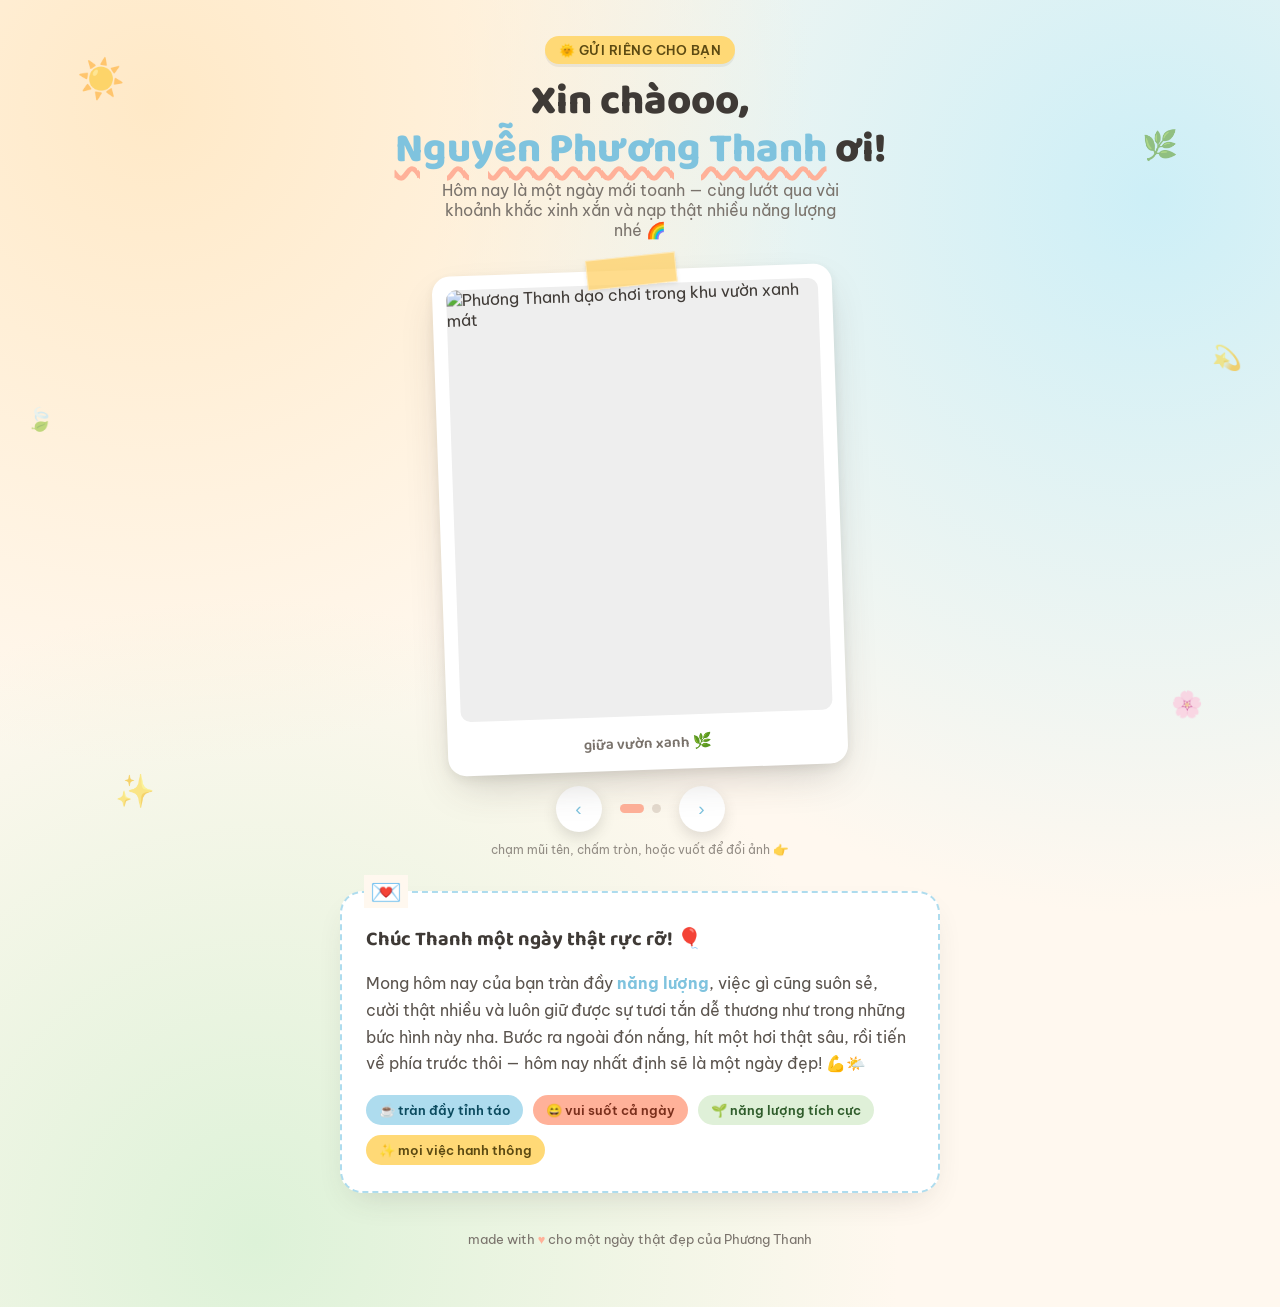
==== PT/index.html @ 9ccecc75 "Trang chúc mừng Phương Thanh" ====
<!DOCTYPE html>
<html lang="vi">
<head>
<meta charset="UTF-8">
<meta name="viewport" content="width=device-width, initial-scale=1.0, viewport-fit=cover">
<title>Chào ngày mới, Phương Thanh! 🌤️</title>
<link rel="preconnect" href="https://fonts.googleapis.com">
<link rel="preconnect" href="https://fonts.gstatic.com" crossorigin>
<link href="https://fonts.googleapis.com/css2?family=Baloo+2:wght@500;600;700;800&family=Be+Vietnam+Pro:wght@400;500;600;700&display=swap" rel="stylesheet">
<style>
  :root{
    --cream:#FFF8EF;
    --sky:#AEDCEE;
    --sky-deep:#7FC3DE;
    --leaf:#7FB77E;
    --peach:#FFB199;
    --sun:#FFD976;
    --ink:#3F3A36;
    --ink-soft:#7A736C;
    --card:#FFFFFF;
  }
  *{box-sizing:border-box;}
  html,body{margin:0;padding:0;}
  body{
    min-height:100vh;
    font-family:'Be Vietnam Pro', sans-serif;
    color:var(--ink);
    background:
      radial-gradient(circle at 12% 8%, #FFE9C7 0%, transparent 40%),
      radial-gradient(circle at 90% 15%, #CDEFF7 0%, transparent 45%),
      radial-gradient(circle at 20% 95%, #DDF2D8 0%, transparent 40%),
      var(--cream);
    overflow-x:hidden;
    position:relative;
  }

  /* floating doodles */
  .doodle{
    position:fixed;
    font-size:2rem;
    opacity:.55;
    pointer-events:none;
    animation:float 7s ease-in-out infinite;
    z-index:0;
    user-select:none;
  }
  .doodle.d1{top:6%; left:6%; animation-delay:0s; font-size:2.4rem;}
  .doodle.d2{top:14%; right:8%; animation-delay:1.2s; font-size:1.8rem;}
  .doodle.d3{bottom:10%; left:9%; animation-delay:2s; font-size:2rem;}
  .doodle.d4{bottom:20%; right:6%; animation-delay:.6s; font-size:1.6rem;}
  .doodle.d5{top:45%; left:2%; animation-delay:1.8s; font-size:1.4rem;}
  .doodle.d6{top:38%; right:3%; animation-delay:.9s; font-size:1.5rem;}
  @keyframes float{
    0%,100%{transform:translateY(0) rotate(0deg);}
    50%{transform:translateY(-16px) rotate(8deg);}
  }
  @media (max-width: 640px){
    .doodle{display:none;}
  }

  .wrap{
    position:relative;
    z-index:1;
    max-width:640px;
    margin:0 auto;
    padding:36px 20px 60px;
  }

  header{
    text-align:center;
    margin-bottom:26px;
  }
  .eyebrow{
    display:inline-flex;
    align-items:center;
    gap:8px;
    background:var(--sun);
    color:#5c4a12;
    font-weight:600;
    font-size:.8rem;
    padding:6px 14px;
    border-radius:999px;
    letter-spacing:.04em;
    box-shadow:0 3px 0 rgba(0,0,0,.06);
  }
  h1{
    font-family:'Baloo 2', sans-serif;
    font-weight:800;
    font-size:clamp(1.9rem, 6vw, 2.6rem);
    margin:14px 0 6px;
    line-height:1.15;
    color:var(--ink);
  }
  h1 .name{
    color:var(--sky-deep);
    text-decoration:underline;
    text-decoration-color:var(--peach);
    text-decoration-thickness:5px;
    text-underline-offset:6px;
    text-decoration-style:wavy;
  }
  .sub{
    color:var(--ink-soft);
    font-size:1rem;
    max-width:420px;
    margin:0 auto;
  }

  /* Gallery */
  .gallery{
    position:relative;
    margin:30px auto 18px;
    max-width:400px;
  }
  .polaroid-stage{
    position:relative;
    height:min(78vw, 500px);
  }
  .polaroid{
    position:absolute;
    inset:0;
    background:var(--card);
    border-radius:18px;
    padding:14px 14px 54px;
    box-shadow:0 18px 40px -12px rgba(63,58,54,.25), 0 4px 10px rgba(63,58,54,.08);
    transition:transform .5s cubic-bezier(.22,1,.36,1), opacity .5s ease;
    transform:rotate(-3deg) scale(.98);
    opacity:0;
    pointer-events:none;
  }
  .polaroid.active{
    opacity:1;
    transform:rotate(-2deg) scale(1);
    pointer-events:auto;
    z-index:3;
  }
  .polaroid.active.tilt-r{transform:rotate(2.5deg) scale(1);}
  .polaroid img{
    width:100%;
    height:100%;
    object-fit:cover;
    border-radius:10px;
    display:block;
    background:#eee;
  }
  .polaroid .cap{
    position:absolute;
    bottom:14px;
    left:0; right:0;
    text-align:center;
    font-family:'Baloo 2', sans-serif;
    font-weight:600;
    color:var(--ink-soft);
    font-size:.95rem;
  }
  .tape{
    position:absolute;
    top:-14px; left:50%;
    transform:translateX(-50%) rotate(-4deg);
    width:90px; height:30px;
    background:rgba(255,209,102,.75);
    border:1px solid rgba(255,255,255,.4);
    box-shadow:0 2px 4px rgba(0,0,0,.08);
    z-index:4;
  }

  .controls{
    display:flex;
    align-items:center;
    justify-content:center;
    gap:18px;
    margin-top:16px;
  }
  .arrow-btn{
    width:46px; height:46px;
    border-radius:50%;
    border:none;
    background:var(--card);
    box-shadow:0 6px 14px rgba(63,58,54,.15);
    display:flex;align-items:center;justify-content:center;
    cursor:pointer;
    font-size:1.2rem;
    color:var(--sky-deep);
    transition:transform .15s ease, background .15s ease;
  }
  .arrow-btn:hover{transform:translateY(-2px) scale(1.05); background:#FFF3E0;}
  .arrow-btn:active{transform:scale(.95);}
  .dots{
    display:flex;
    gap:8px;
  }
  .dot{
    width:9px;height:9px;border-radius:50%;
    background:#E4DACE;
    cursor:pointer;
    transition:all .25s ease;
  }
  .dot.active{
    background:var(--peach);
    width:24px;
    border-radius:6px;
  }
  .hint{
    text-align:center;
    font-size:.78rem;
    color:var(--ink-soft);
    margin-top:10px;
    opacity:.8;
  }

  /* Message card */
  .msg-card{
    margin-top:34px;
    background:var(--card);
    border-radius:22px;
    padding:26px 24px;
    box-shadow:0 14px 34px -14px rgba(63,58,54,.2);
    position:relative;
    border:2px dashed var(--sky);
  }
  .msg-card::before{
    content:"💌";
    position:absolute;
    top:-18px; left:22px;
    font-size:1.6rem;
    background:var(--cream);
    padding:0 6px;
  }
  .msg-title{
    font-family:'Baloo 2', sans-serif;
    font-weight:700;
    font-size:1.25rem;
    margin:4px 0 10px;
    color:var(--ink);
  }
  .msg-body{
    font-size:.98rem;
    line-height:1.7;
    color:#5b544e;
  }
  .msg-body strong{color:var(--sky-deep);}

  .energy-row{
    display:flex;
    gap:10px;
    margin-top:18px;
    flex-wrap:wrap;
  }
  .chip{
    background:var(--sky);
    color:#0b4a5e;
    font-size:.82rem;
    font-weight:600;
    padding:7px 13px;
    border-radius:999px;
  }
  .chip:nth-child(2){background:var(--peach); color:#7a2f1c;}
  .chip:nth-child(3){background:#DFF0D8; color:#2f5c2b;}
  .chip:nth-child(4){background:var(--sun); color:#5c4a12;}

  footer{
    text-align:center;
    margin-top:38px;
    font-size:.8rem;
    color:var(--ink-soft);
  }
  footer .heart{
    color:var(--peach);
  }

  @media (prefers-reduced-motion: reduce){
    .doodle{animation:none;}
    .polaroid{transition:none;}
  }
</style>
</head>
<body>

  <div class="doodle d1">☀️</div>
  <div class="doodle d2">🌿</div>
  <div class="doodle d3">✨</div>
  <div class="doodle d4">🌸</div>
  <div class="doodle d5">🍃</div>
  <div class="doodle d6">💫</div>

  <div class="wrap">
    <header>
      <span class="eyebrow">🌞 GỬI RIÊNG CHO BẠN</span>
      <h1>Xin chàooo,<br><span class="name">Nguyễn Phương Thanh</span> ơi!</h1>
      <p class="sub">Hôm nay là một ngày mới toanh — cùng lướt qua vài khoảnh khắc xinh xắn và nạp thật nhiều năng lượng nhé 🌈</p>
    </header>

    <div class="gallery">
      <div class="polaroid-stage" id="stage">
        <div class="polaroid active" data-index="0">
          <div class="tape"></div>
          <img src="images/t1.jpg" alt="Phương Thanh dạo chơi trong khu vườn xanh mát">
          <div class="cap">giữa vườn xanh 🌿</div>
        </div>
        <div class="polaroid tilt-r" data-index="1">
          <div class="tape"></div>
          <img src="images/t2.jpg" alt="Phương Thanh bên hồ nước trong xanh">
          <div class="cap">bên hồ nắng đẹp ☀️</div>
        </div>
      </div>

      <div class="controls">
        <button class="arrow-btn" id="prevBtn" aria-label="Ảnh trước">‹</button>
        <div class="dots" id="dots">
          <div class="dot active" data-index="0"></div>
          <div class="dot" data-index="1"></div>
        </div>
        <button class="arrow-btn" id="nextBtn" aria-label="Ảnh sau">›</button>
      </div>
      <p class="hint">chạm mũi tên, chấm tròn, hoặc vuốt để đổi ảnh 👉</p>
    </div>

    <div class="msg-card">
      <p class="msg-title">Chúc Thanh một ngày thật rực rỡ! 🎈</p>
      <p class="msg-body">
        Mong hôm nay của bạn tràn đầy <strong>năng lượng</strong>, việc gì cũng suôn sẻ, cười thật nhiều
        và luôn giữ được sự tươi tắn dễ thương như trong những bức hình này nha. Bước ra ngoài đón nắng,
        hít một hơi thật sâu, rồi tiến về phía trước thôi — hôm nay nhất định sẽ là một ngày đẹp! 💪🌤️
      </p>
      <div class="energy-row">
        <span class="chip">☕ tràn đầy tỉnh táo</span>
        <span class="chip">😄 vui suốt cả ngày</span>
        <span class="chip">🌱 năng lượng tích cực</span>
        <span class="chip">✨ mọi việc hanh thông</span>
      </div>
    </div>

    <footer>
      made with <span class="heart">♥</span> cho một ngày thật đẹp của Phương Thanh
    </footer>
  </div>

<script>
  const polaroids = document.querySelectorAll('.polaroid');
  const dots = document.querySelectorAll('.dot');
  const prevBtn = document.getElementById('prevBtn');
  const nextBtn = document.getElementById('nextBtn');
  const stage = document.getElementById('stage');
  let current = 0;
  const total = polaroids.length;

  function show(index){
    current = (index + total) % total;
    polaroids.forEach((p, i) => {
      p.classList.toggle('active', i === current);
    });
    dots.forEach((d, i) => d.classList.toggle('active', i === current));
  }

  prevBtn.addEventListener('click', () => show(current - 1));
  nextBtn.addEventListener('click', () => show(current + 1));
  dots.forEach(d => d.addEventListener('click', () => show(parseInt(d.dataset.index))));

  // swipe support
  let touchStartX = 0;
  stage.addEventListener('touchstart', e => { touchStartX = e.touches[0].clientX; }, {passive:true});
  stage.addEventListener('touchend', e => {
    const dx = e.changedTouches[0].clientX - touchStartX;
    if (Math.abs(dx) > 40) {
      dx > 0 ? show(current - 1) : show(current + 1);
    }
  }, {passive:true});

  // keyboard support
  document.addEventListener('keydown', e => {
    if (e.key === 'ArrowLeft') show(current - 1);
    if (e.key === 'ArrowRight') show(current + 1);
  });
</script>
</body>
</html>
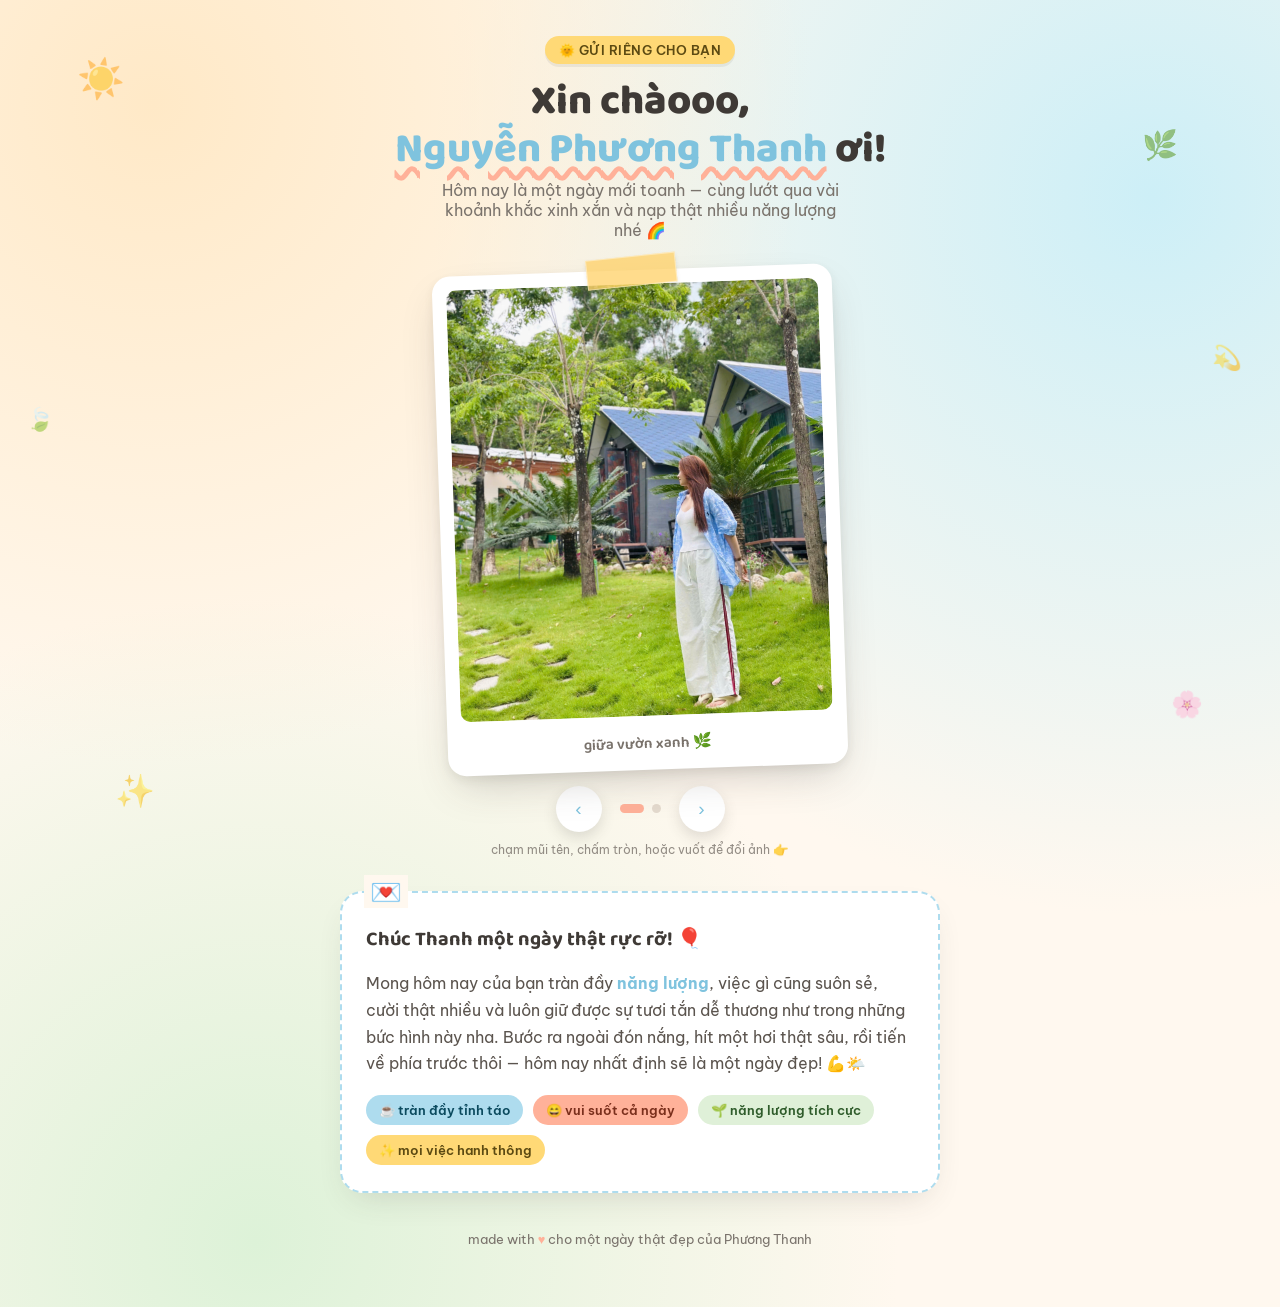
==== commit 9c787553: "Trang chúc mừng Phương Thanh" ====
--- a/PT/index.html
+++ b/PT/index.html
@@ -294,12 +294,12 @@
       <div class="polaroid-stage" id="stage">
         <div class="polaroid active" data-index="0">
           <div class="tape"></div>
-          <img src="images/t1.jpg" alt="Phương Thanh dạo chơi trong khu vườn xanh mát">
+          <img src="images/T1.jpg" alt="Phương Thanh dạo chơi trong khu vườn xanh mát">
           <div class="cap">giữa vườn xanh 🌿</div>
         </div>
         <div class="polaroid tilt-r" data-index="1">
           <div class="tape"></div>
-          <img src="images/t2.jpg" alt="Phương Thanh bên hồ nước trong xanh">
+          <img src="images/T2.jpg" alt="Phương Thanh bên hồ nước trong xanh">
           <div class="cap">bên hồ nắng đẹp ☀️</div>
         </div>
       </div>
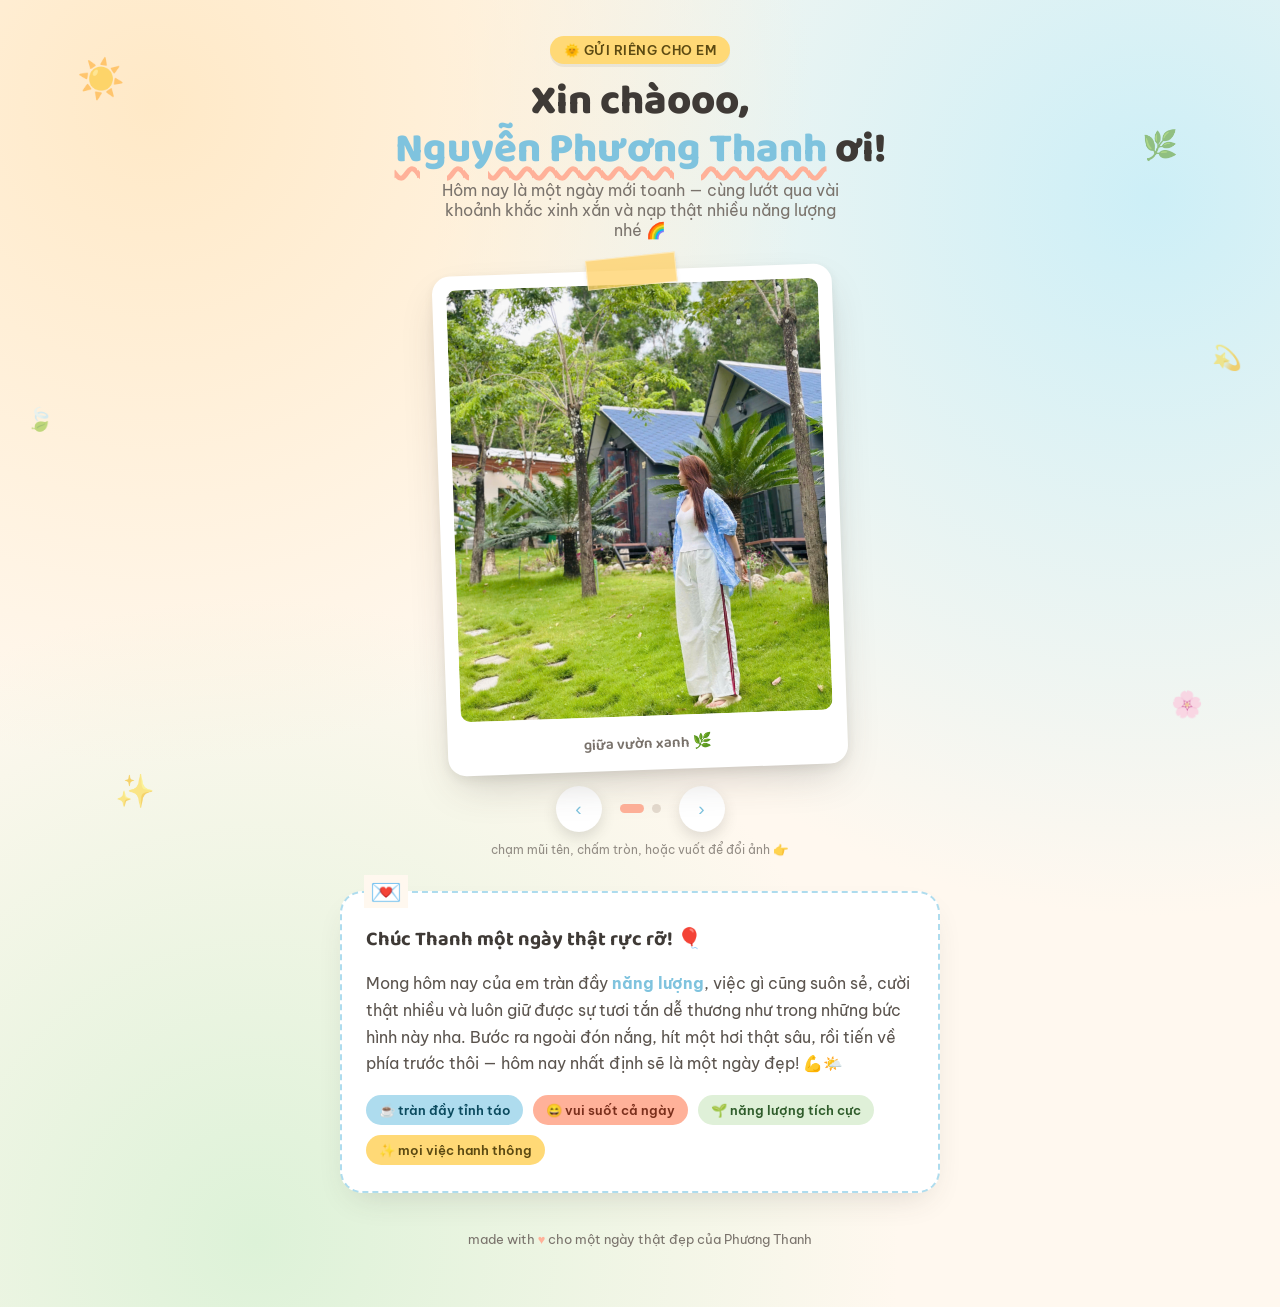
==== commit 8bf2ddf1: "Trang chúc mừng Phương Thanh" ====
--- a/PT/index.html
+++ b/PT/index.html
@@ -285,7 +285,7 @@
 
   <div class="wrap">
     <header>
-      <span class="eyebrow">🌞 GỬI RIÊNG CHO BẠN</span>
+      <span class="eyebrow">🌞 GỬI RIÊNG CHO EM</span>
       <h1>Xin chàooo,<br><span class="name">Nguyễn Phương Thanh</span> ơi!</h1>
       <p class="sub">Hôm nay là một ngày mới toanh — cùng lướt qua vài khoảnh khắc xinh xắn và nạp thật nhiều năng lượng nhé 🌈</p>
     </header>
@@ -318,7 +318,7 @@
     <div class="msg-card">
       <p class="msg-title">Chúc Thanh một ngày thật rực rỡ! 🎈</p>
       <p class="msg-body">
-        Mong hôm nay của bạn tràn đầy <strong>năng lượng</strong>, việc gì cũng suôn sẻ, cười thật nhiều
+        Mong hôm nay của em tràn đầy <strong>năng lượng</strong>, việc gì cũng suôn sẻ, cười thật nhiều
         và luôn giữ được sự tươi tắn dễ thương như trong những bức hình này nha. Bước ra ngoài đón nắng,
         hít một hơi thật sâu, rồi tiến về phía trước thôi — hôm nay nhất định sẽ là một ngày đẹp! 💪🌤️
       </p>
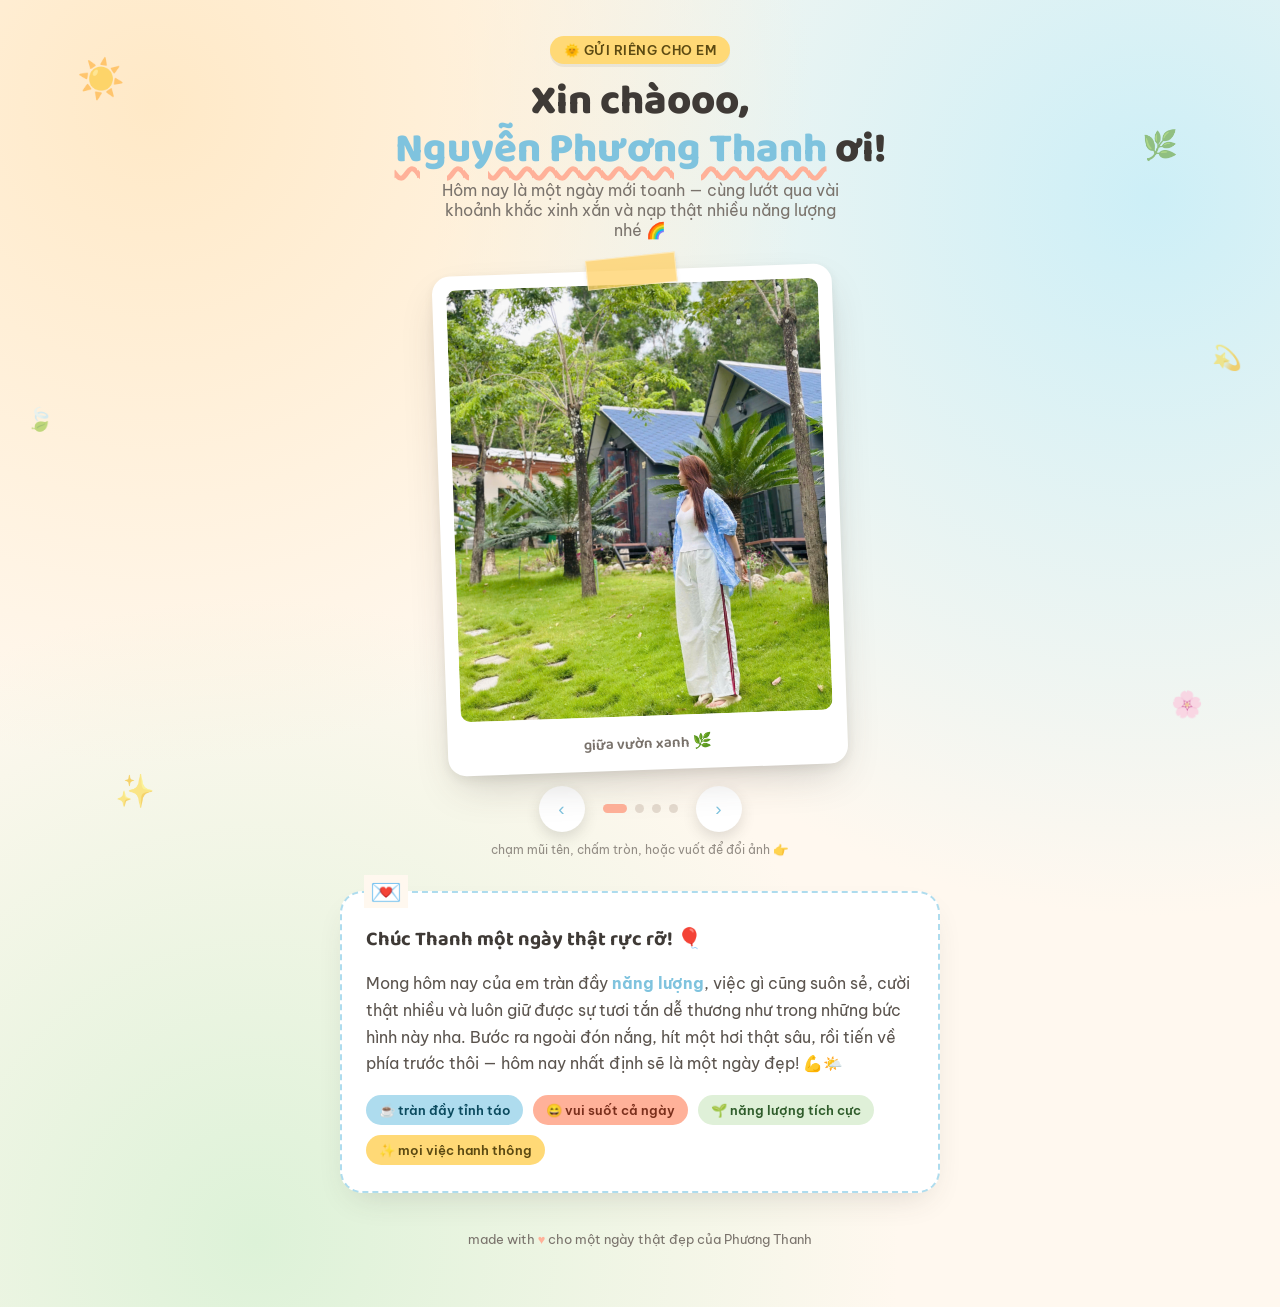
==== commit 04d1d679: "Trang chúc mừng Phương Thanh" ====
--- a/PT/index.html
+++ b/PT/index.html
@@ -301,7 +301,17 @@
           <div class="tape"></div>
           <img src="images/T2.jpg" alt="Phương Thanh bên hồ nước trong xanh">
           <div class="cap">bên hồ nắng đẹp ☀️</div>
+        </div> <div class="polaroid tilt-r" data-index="3">
+          <div class="tape"></div>
+          <img src="images/T5.jpg" alt="PT nhìn TT">
+          <div class="cap">Em nhìn anh hả 👀</div>
         </div>
+        <div class="polaroid tilt-r" data-index="2">
+          <div class="tape"></div>
+          <img src="images/T3.jpg" alt="Trọng Thắng đang đua xe">
+          <div class="cap">đua xe không nè? 🏍️</div>
+        </div>
+       
       </div>
 
       <div class="controls">
@@ -309,6 +319,8 @@
         <div class="dots" id="dots">
           <div class="dot active" data-index="0"></div>
           <div class="dot" data-index="1"></div>
+          <div class="dot" data-index="2"></div>
+          <div class="dot" data-index="3"></div>
         </div>
         <button class="arrow-btn" id="nextBtn" aria-label="Ảnh sau">›</button>
       </div>
